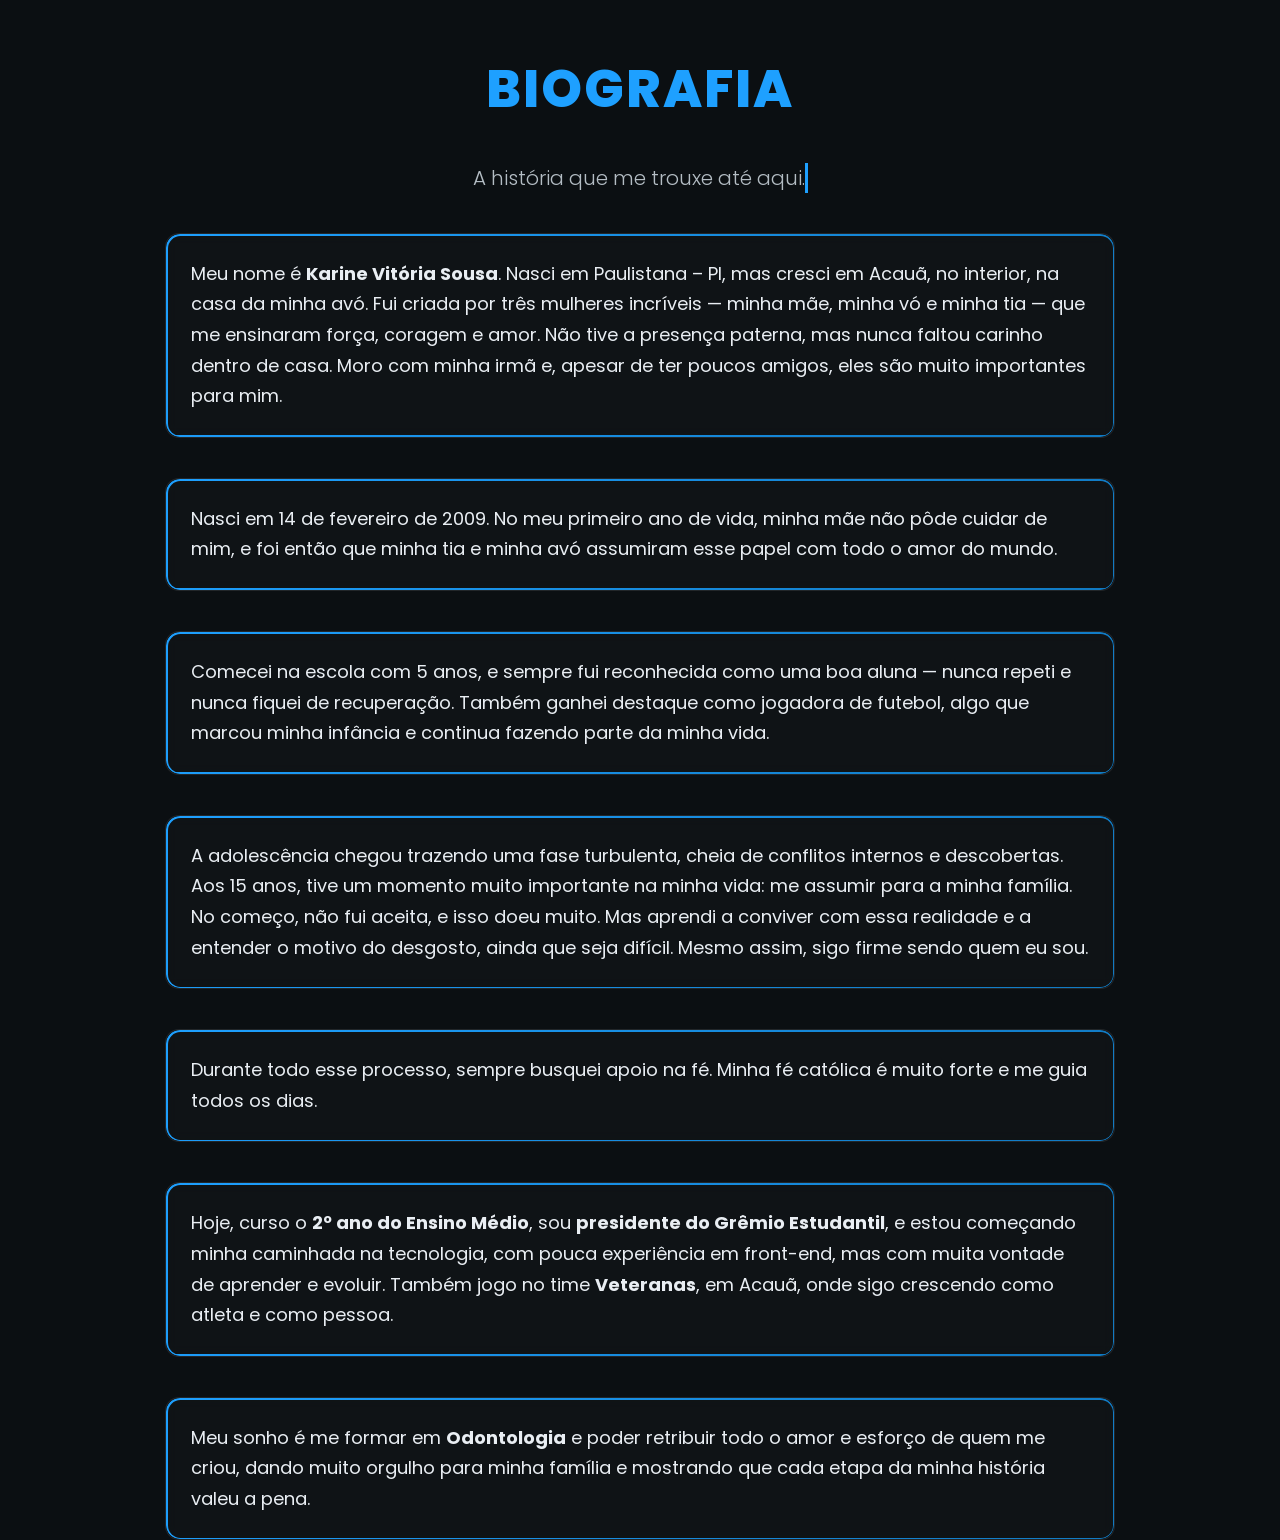
==== biografia.html @ 9bb8c417 "Add files via upload" ====
<!DOCTYPE html>
<html lang="pt-br">
<head>
    <meta charset="UTF-8">
    <meta name="viewport" content="width=device-width, initial-scale=1.0">
    <title>Biografia - Karine Vitória</title>

    <!-- Fonte moderna -->
    <link href="https://fonts.googleapis.com/css2?family=Poppins:wght@300;400;600;800&display=swap" rel="stylesheet">

    <!-- CSS separado -->
    <link rel="stylesheet" href="biografia.css">

</head>

<body>
    <h1>BIOGRAFIA</h1>
    <h2 class="typewriter">A história que me trouxe até aqui.</h2>

    <div class="bio-container">

        <div class="neon-card reveal">
            Meu nome é <strong>Karine Vitória Sousa</strong>. Nasci em Paulistana – PI, mas cresci em Acauã, no interior, na casa da minha avó. 
            Fui criada por três mulheres incríveis — minha mãe, minha vó e minha tia — que me ensinaram força, coragem e amor. 
            Não tive a presença paterna, mas nunca faltou carinho dentro de casa. Moro com minha irmã e, apesar de ter poucos amigos, 
            eles são muito importantes para mim.
        </div>
        

        <div class="neon-card reveal">
            Nasci em 14 de fevereiro de 2009. No meu primeiro ano de vida, minha mãe não pôde cuidar de mim, e foi então que minha tia e minha avó 
            assumiram esse papel com todo o amor do mundo.
        </div>

        <div class="neon-card reveal">
            Comecei na escola com 5 anos, e sempre fui reconhecida como uma boa aluna — nunca repeti e nunca fiquei de recuperação. 
            Também ganhei destaque como jogadora de futebol, algo que marcou minha infância e continua fazendo parte da minha vida.
        </div>

        <div class="neon-card reveal">
            A adolescência chegou trazendo uma fase turbulenta, cheia de conflitos internos e descobertas. Aos 15 anos, tive um momento muito 
            importante na minha vida: me assumir para a minha família. No começo, não fui aceita, e isso doeu muito. Mas aprendi a conviver 
            com essa realidade e a entender o motivo do desgosto, ainda que seja difícil. Mesmo assim, sigo firme sendo quem eu sou.
        </div>
        <div class="neon-card reveal">
            Durante todo esse processo, sempre busquei apoio na fé. Minha fé católica é muito forte e me guia todos os dias.
        </div>

        <div class="neon-card reveal">
            Hoje, curso o <strong>2º ano do Ensino Médio</strong>, sou <strong>presidente do Grêmio Estudantil</strong>, 
            e estou começando minha caminhada na tecnologia, com pouca experiência em front-end, mas com muita vontade de aprender e evoluir. 
            Também jogo no time <strong>Veteranas</strong>, em Acauã, onde sigo crescendo como atleta e como pessoa.
        </div>

        <div class="neon-card reveal">
            Meu sonho é me formar em <strong>Odontologia</strong> e poder retribuir todo o amor e esforço de quem me criou, dando muito orgulho para minha família 
            e mostrando que cada etapa da minha história valeu a pena.
        </div>

    </div>

    <script>
        function revealOnScroll() {
            const reveals = document.querySelectorAll(".reveal");

            reveals.forEach(rev => {
                let windowHeight = window.innerHeight;
                let elementTop = rev.getBoundingClientRect().top;
                let visiblePoint = 130;

                if (elementTop < windowHeight - visiblePoint) {
                    rev.classList.add("active");
                }
            });
        }

        window.addEventListener("scroll", revealOnScroll);
        revealOnScroll();
    </script>

</body>
</html>
---- biografia.css ----
body {
    background: #0b0f12;
    color: #e9eef3;
    font-family: "Poppins", Arial, sans-serif;
    margin: 0;
    padding: 0;
}

/* Título */
h1 {
    color: #1ea0ff;
    font-size: 52px;
    font-weight: 800;
    text-align: center;
    margin-top: 50px;
    letter-spacing: 2px;
}

/* Máquina de escrever */
.typewriter {
    width: fit-content;
    margin: 0 auto 40px auto;
    color: #b4bdc4;
    font-size: 20px;
    font-weight: 300;
    overflow: hidden;
    white-space: nowrap;
    border-right: 3px solid #1ea0ff;
    animation: typing 3s steps(40), blink .7s infinite;
}

@keyframes typing {
    from { width: 0; }
    to { width: 100%; }
}

@keyframes blink {
    50% { border-color: transparent; }
}

.bio-container {
    width: 90%;
    max-width: 950px;
    margin: auto;
    display: flex;
    flex-direction: column;
    gap: 40px;
}

/* Card com borda neon animada */
.neon-card {
    padding: 25px;
    border-radius: 14px;
    line-height: 1.7;
    font-size: 18px;
    background: rgba(255,255,255,0.02);
    position: relative;
    border: 1px solid rgba(255,255,255,0.08);
    backdrop-filter: blur(6px);
}

.neon-card::before {
    content: "";
    position: absolute;
    inset: 0;
    border-radius: 14px;
    padding: 1.5px;
    background: linear-gradient(120deg, #1ea0ff, #0a66a3, #1ea0ff);
    background-size: 300% 300%;
    animation: neonMove 4s infinite linear;
    -webkit-mask: 
        linear-gradient(#000 0 0) content-box, 
        linear-gradient(#000 0 0);
    -webkit-mask-composite: xor;
            mask-composite: exclude;
}

@keyframes neonMove {
    0% { background-position: 0% 50%; }
    50% { background-position: 100% 50%; }
    100% { background-position: 0% 50%; }
}

/* Imagem moderna */
.bio-img {
    width: 330px;
    margin: auto;
    border-radius: 18px;
    object-fit: cover;
    box-shadow: 0 8px 25px rgba(0,0,0,0.5);
    transition: transform .5s ease, opacity .5s ease, filter .5s ease;
}

/* Animação forte: fade + slide + blur */
.reveal {
    opacity: 0;
    transform: translateY(60px);
    filter: blur(12px);
    transition: all 1.1s ease;
}

.reveal.active {
    opacity: 1;
    transform: translateY(0);
    filter: blur(0);
}
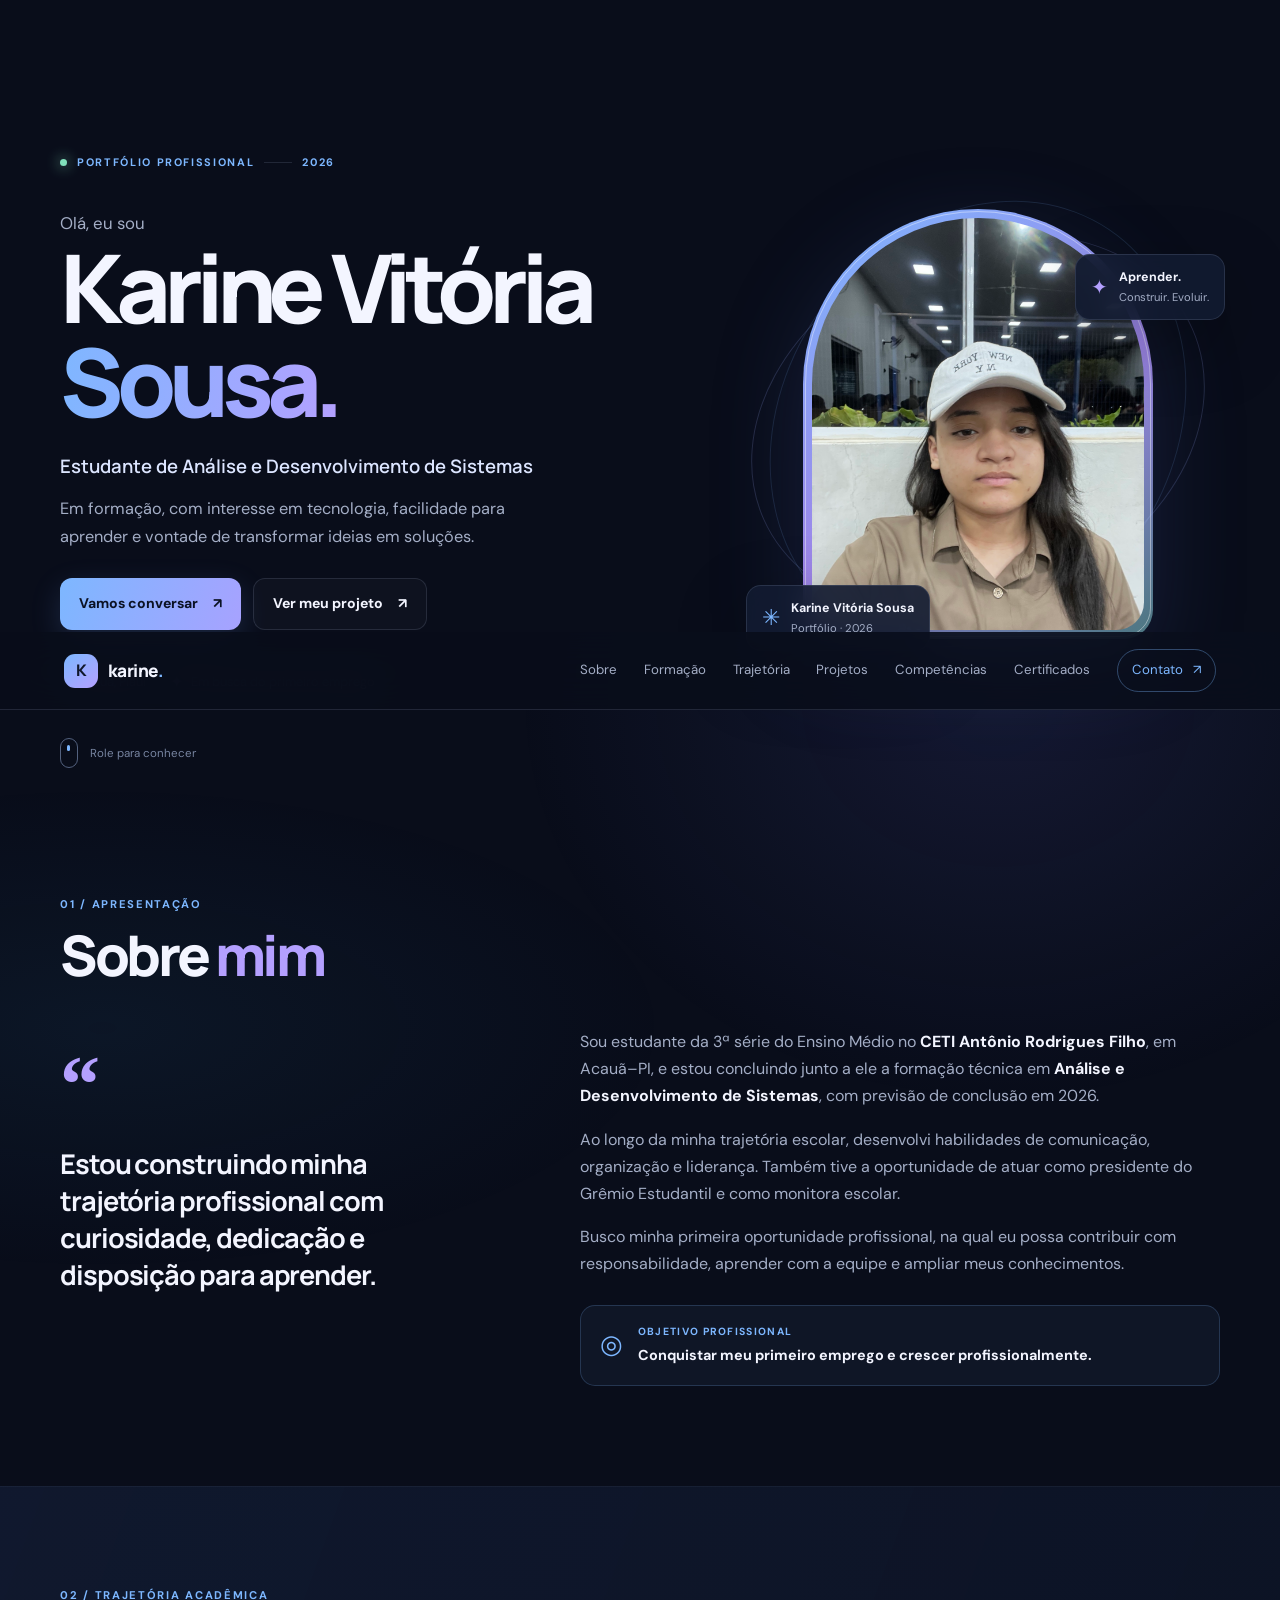
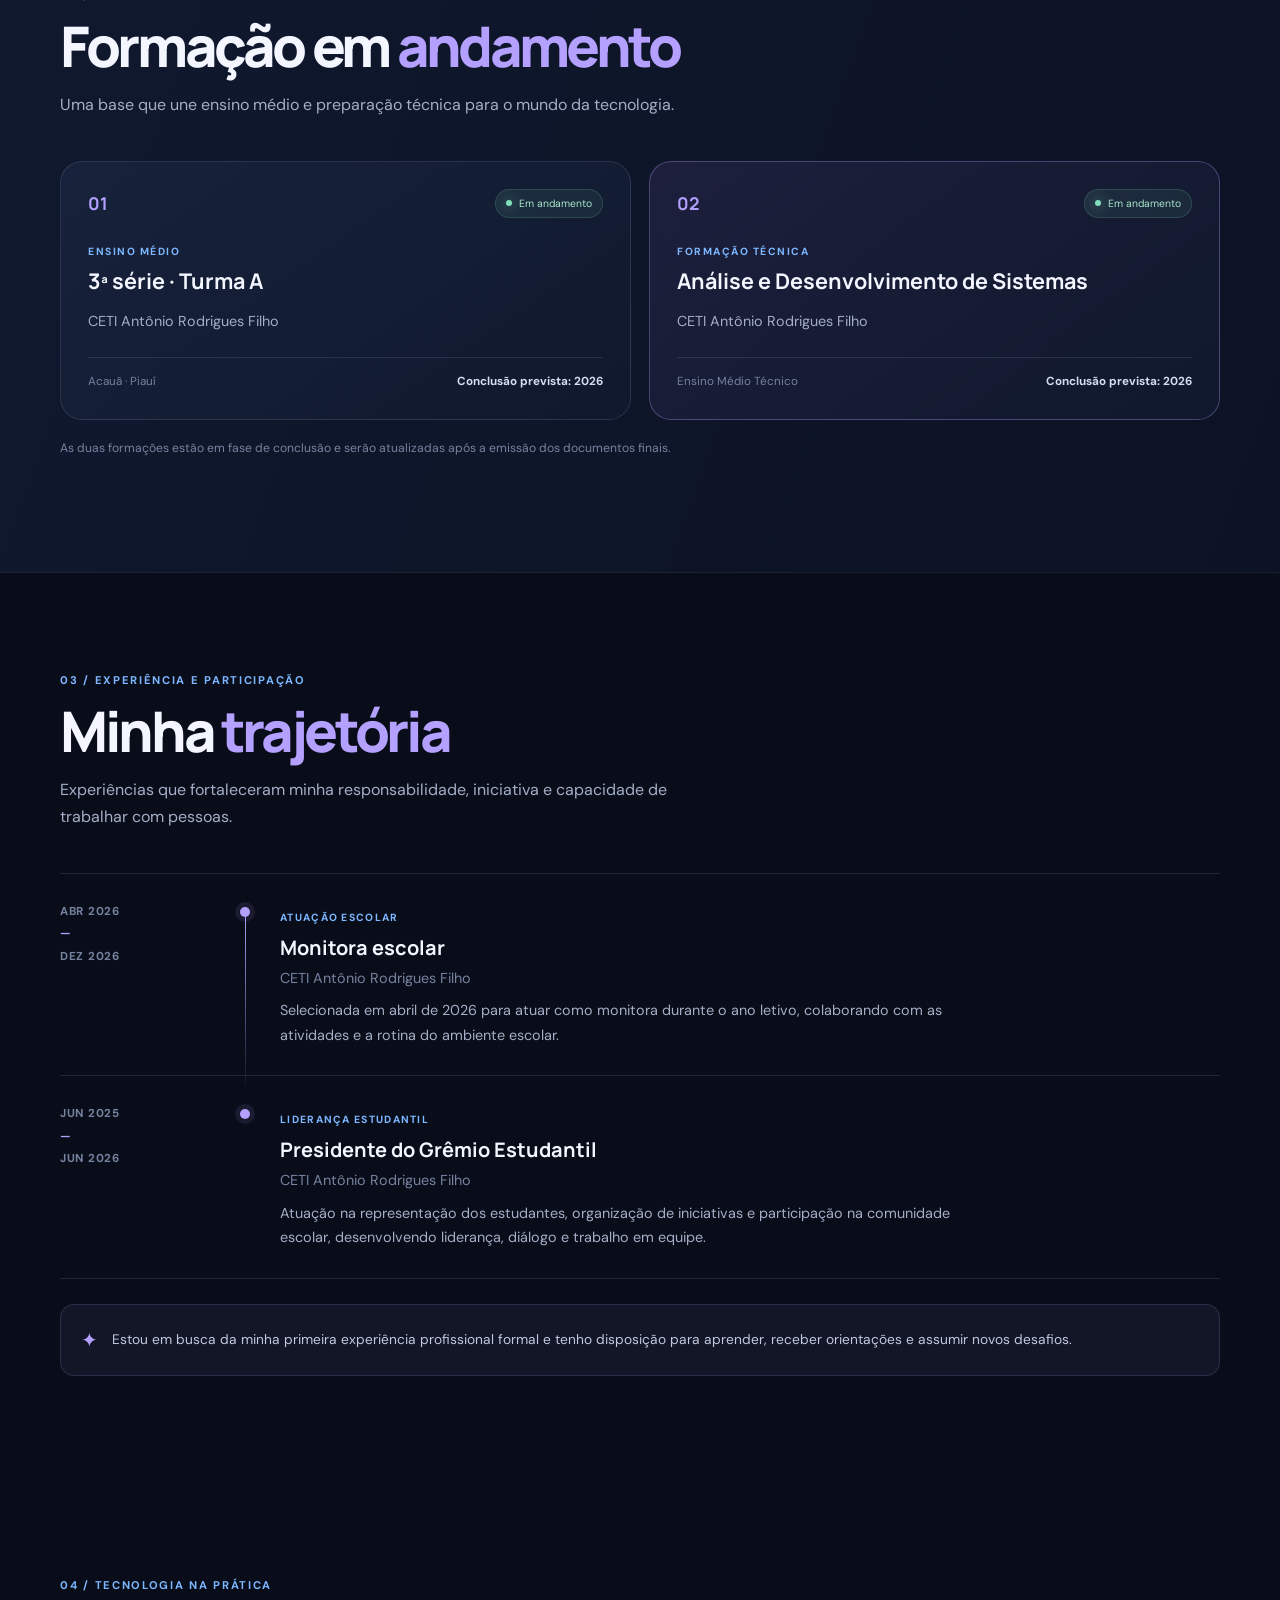
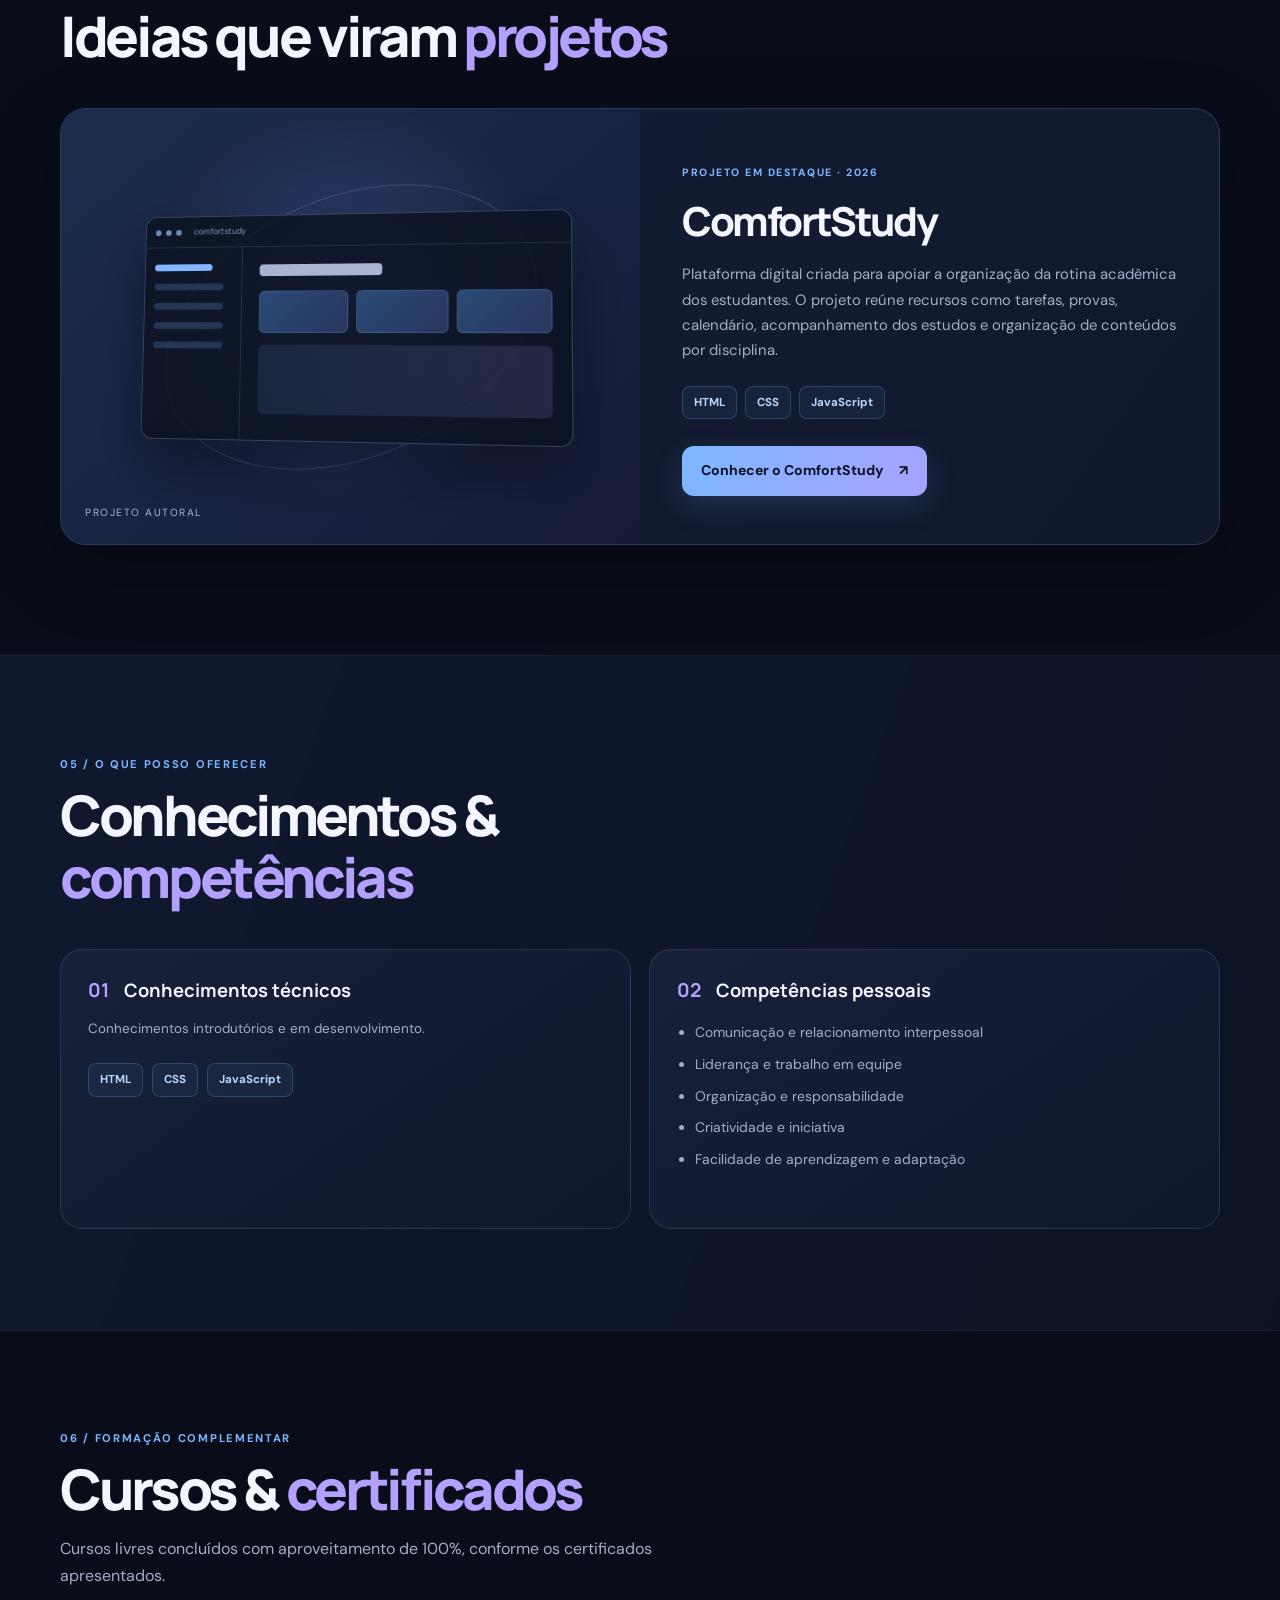
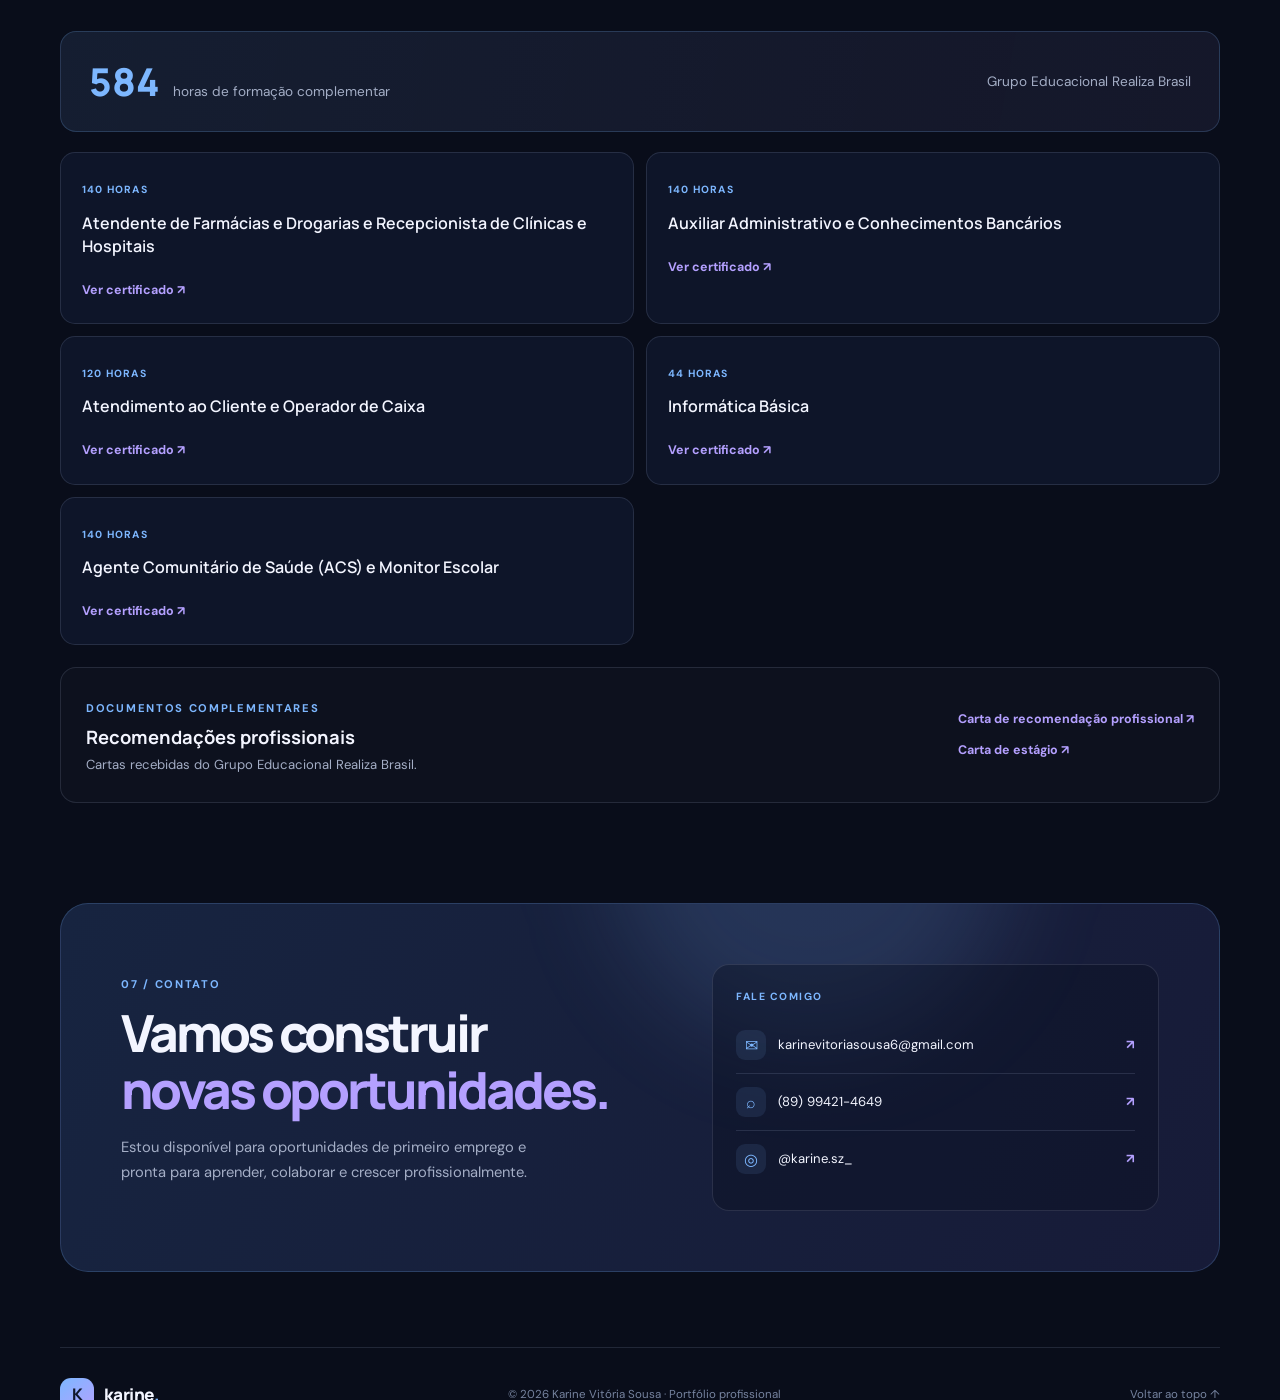
==== commit d7f5b293: "Add files via upload" ====
--- a/biografia.html
+++ b/biografia.html
@@ -1,82 +1 @@
-<!DOCTYPE html>
-<html lang="pt-br">
-<head>
-    <meta charset="UTF-8">
-    <meta name="viewport" content="width=device-width, initial-scale=1.0">
-    <title>Biografia - Karine Vitória</title>
-
-    <!-- Fonte moderna -->
-    <link href="https://fonts.googleapis.com/css2?family=Poppins:wght@300;400;600;800&display=swap" rel="stylesheet">
-
-    <!-- CSS separado -->
-    <link rel="stylesheet" href="biografia.css">
-
-</head>
-
-<body>
-    <h1>BIOGRAFIA</h1>
-    <h2 class="typewriter">A história que me trouxe até aqui.</h2>
-
-    <div class="bio-container">
-
-        <div class="neon-card reveal">
-            Meu nome é <strong>Karine Vitória Sousa</strong>. Nasci em Paulistana – PI, mas cresci em Acauã, no interior, na casa da minha avó. 
-            Fui criada por três mulheres incríveis — minha mãe, minha vó e minha tia — que me ensinaram força, coragem e amor. 
-            Não tive a presença paterna, mas nunca faltou carinho dentro de casa. Moro com minha irmã e, apesar de ter poucos amigos, 
-            eles são muito importantes para mim.
-        </div>
-        
-
-        <div class="neon-card reveal">
-            Nasci em 14 de fevereiro de 2009. No meu primeiro ano de vida, minha mãe não pôde cuidar de mim, e foi então que minha tia e minha avó 
-            assumiram esse papel com todo o amor do mundo.
-        </div>
-
-        <div class="neon-card reveal">
-            Comecei na escola com 5 anos, e sempre fui reconhecida como uma boa aluna — nunca repeti e nunca fiquei de recuperação. 
-            Também ganhei destaque como jogadora de futebol, algo que marcou minha infância e continua fazendo parte da minha vida.
-        </div>
-
-        <div class="neon-card reveal">
-            A adolescência chegou trazendo uma fase turbulenta, cheia de conflitos internos e descobertas. Aos 15 anos, tive um momento muito 
-            importante na minha vida: me assumir para a minha família. No começo, não fui aceita, e isso doeu muito. Mas aprendi a conviver 
-            com essa realidade e a entender o motivo do desgosto, ainda que seja difícil. Mesmo assim, sigo firme sendo quem eu sou.
-        </div>
-        <div class="neon-card reveal">
-            Durante todo esse processo, sempre busquei apoio na fé. Minha fé católica é muito forte e me guia todos os dias.
-        </div>
-
-        <div class="neon-card reveal">
-            Hoje, curso o <strong>2º ano do Ensino Médio</strong>, sou <strong>presidente do Grêmio Estudantil</strong>, 
-            e estou começando minha caminhada na tecnologia, com pouca experiência em front-end, mas com muita vontade de aprender e evoluir. 
-            Também jogo no time <strong>Veteranas</strong>, em Acauã, onde sigo crescendo como atleta e como pessoa.
-        </div>
-
-        <div class="neon-card reveal">
-            Meu sonho é me formar em <strong>Odontologia</strong> e poder retribuir todo o amor e esforço de quem me criou, dando muito orgulho para minha família 
-            e mostrando que cada etapa da minha história valeu a pena.
-        </div>
-
-    </div>
-
-    <script>
-        function revealOnScroll() {
-            const reveals = document.querySelectorAll(".reveal");
-
-            reveals.forEach(rev => {
-                let windowHeight = window.innerHeight;
-                let elementTop = rev.getBoundingClientRect().top;
-                let visiblePoint = 130;
-
-                if (elementTop < windowHeight - visiblePoint) {
-                    rev.classList.add("active");
-                }
-            });
-        }
-
-        window.addEventListener("scroll", revealOnScroll);
-        revealOnScroll();
-    </script>
-
-</body>
-</html>+<!doctype html><html lang="pt-BR"><head><meta charset="utf-8"><meta name="viewport" content="width=device-width,initial-scale=1"><meta http-equiv="refresh" content="0; url=index.html#sobre"><title>Sobre mim | Karine Vitória Sousa</title><link rel="canonical" href="index.html#sobre"></head><body><p>Esta página foi atualizada. <a href="index.html#sobre">Acesse a apresentação profissional de Karine Vitória Sousa.</a></p></body></html>
